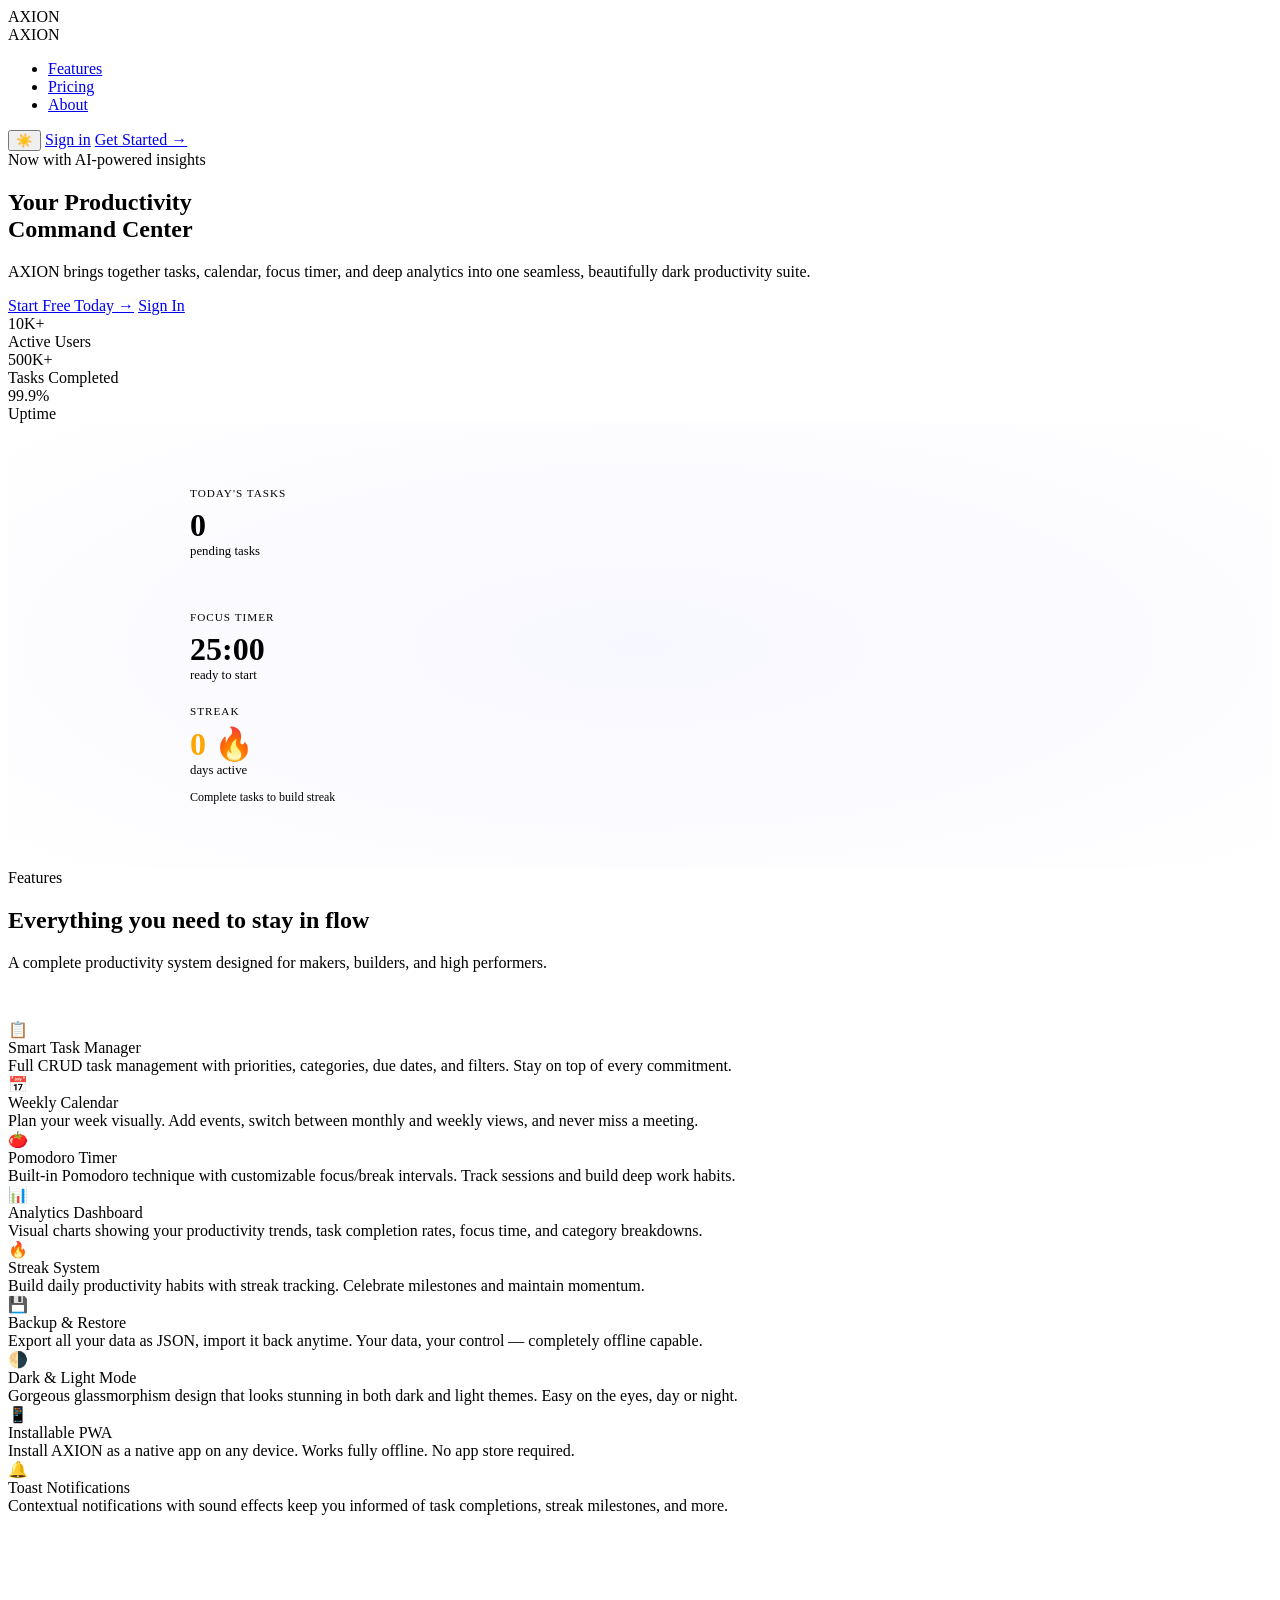
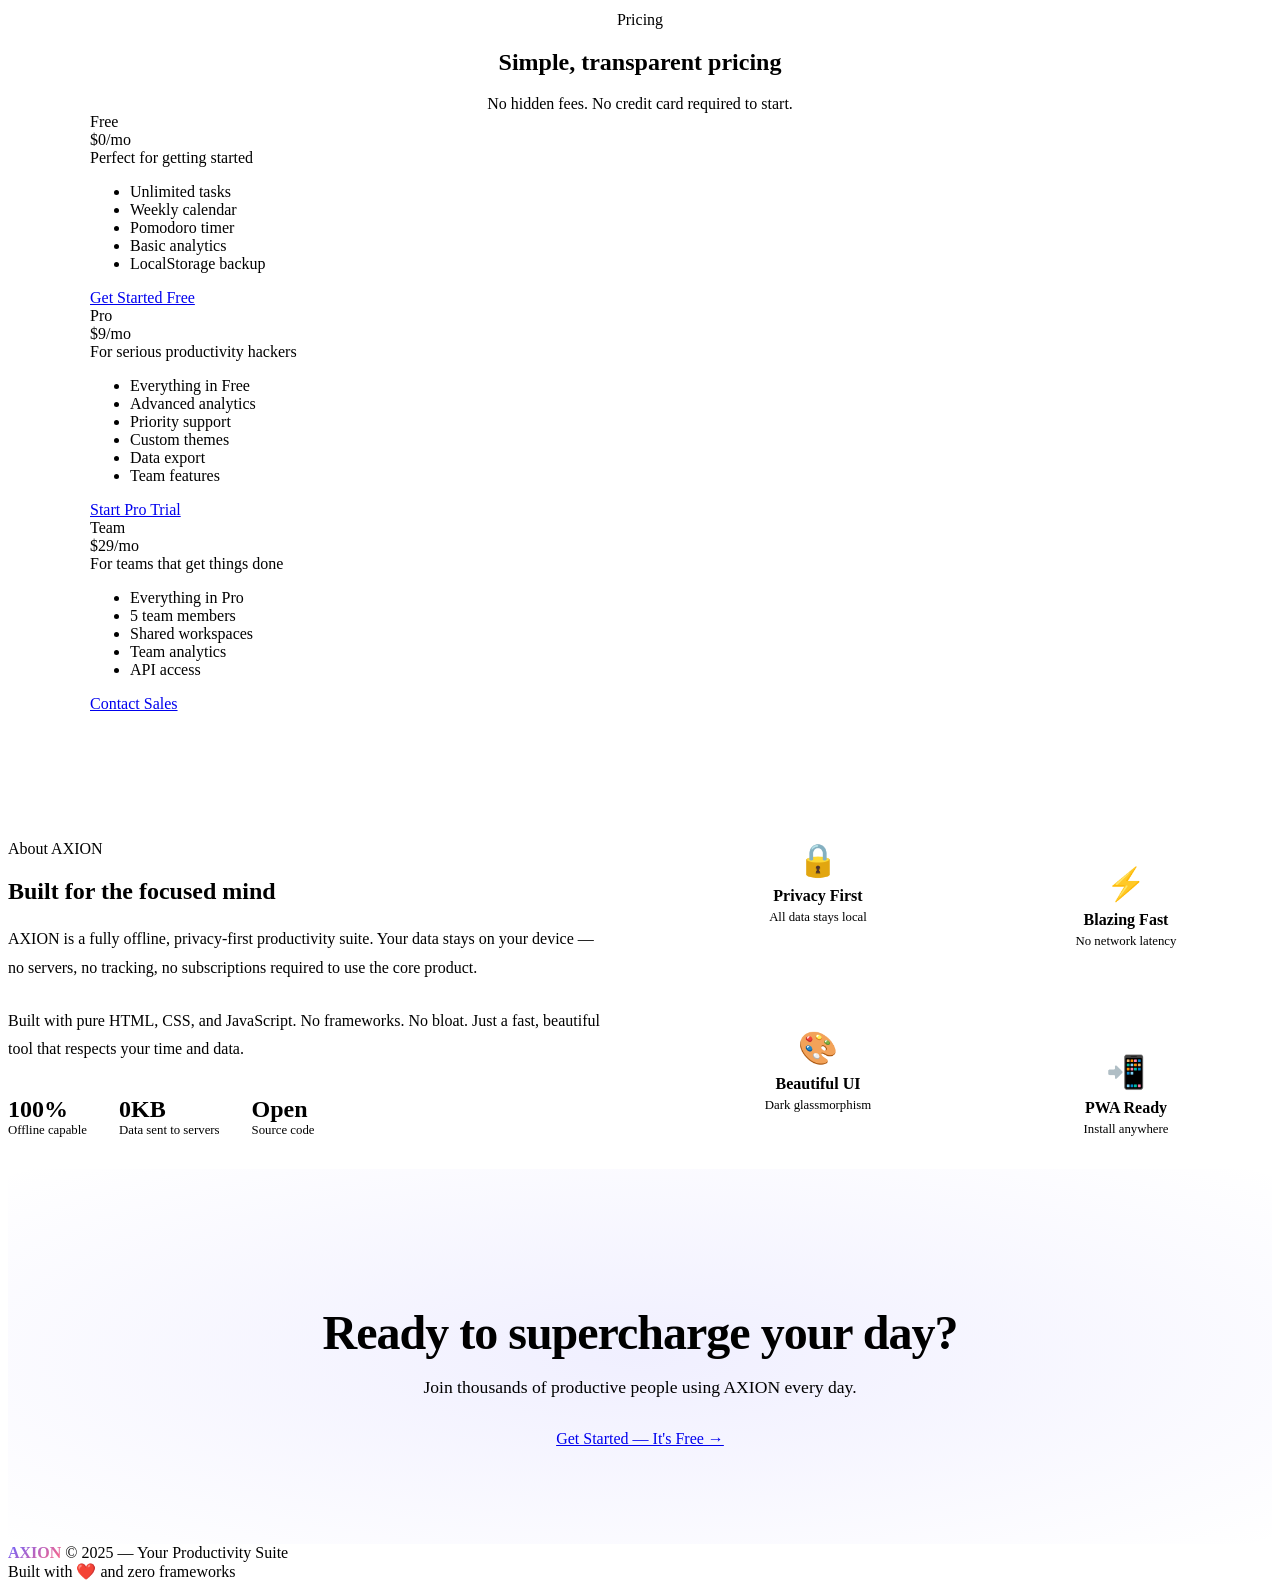
==== index.html @ 5f3f61e9 "Add files via upload" ====
<!DOCTYPE html>
<html lang="en">
<head>
<meta charset="UTF-8"><meta name="viewport" content="width=device-width, initial-scale=1.0">
<title>AXION — SaaS Productivity Suite</title>
<meta name="description" content="Your ultimate productivity command center. Tasks, Calendar, Pomodoro, Analytics — all in one place.">
<link rel="manifest" href="manifest.json">
<meta name="theme-color" content="#6c63ff">
<link rel="stylesheet" href="css/style.css">
</head>
<body>
<div id="splash"><div class="splash-logo">AXION</div></div>

<!-- NAV -->
<nav class="nav">
  <div class="nav-logo">AXION</div>
  <ul class="nav-links">
    <li><a href="#features">Features</a></li>
    <li><a href="#pricing">Pricing</a></li>
    <li><a href="#about">About</a></li>
  </ul>
  <div class="nav-cta">
    <button id="themeToggle" class="btn btn-ghost btn-sm">☀️</button>
    <a href="login.html" class="btn btn-ghost btn-sm">Sign in</a>
    <a href="login.html?tab=register" class="btn btn-primary btn-sm">Get Started →</a>
  </div>
</nav>

<!-- HERO -->
<section class="hero">
  <div class="hero-bg"></div>
  <div class="hero-grid"></div>
  <div class="hero-content">
    <div class="hero-badge"><span></span> Now with AI-powered insights</div>
    <h1 class="hero-title">Your Productivity<br><span class="gradient-text">Command Center</span></h1>
    <p class="hero-sub">AXION brings together tasks, calendar, focus timer, and deep analytics into one seamless, beautifully dark productivity suite.</p>
    <div class="hero-actions">
      <a href="login.html?tab=register" class="btn btn-primary btn-lg">Start Free Today →</a>
      <a href="login.html" class="btn btn-ghost btn-lg">Sign In</a>
    </div>
    <div class="hero-stats">
      <div class="stat"><div class="stat-num">10K+</div><div class="stat-label">Active Users</div></div>
      <div class="stat"><div class="stat-num">500K+</div><div class="stat-label">Tasks Completed</div></div>
      <div class="stat"><div class="stat-num">99.9%</div><div class="stat-label">Uptime</div></div>
    </div>
  </div>
</section>

<!-- FLOATING CARDS PREVIEW -->
<div style="background:var(--bg-secondary);padding:4rem 2rem;position:relative;overflow:hidden;">
  <div style="position:absolute;inset:0;background:radial-gradient(ellipse at center,rgba(108,99,255,0.05),transparent)"></div>
  <div class="floating-cards" style="max-width:900px;margin:0 auto;position:relative;">
    <div class="f-card" style="width:220px;">
      <div style="font-size:0.7rem;color:var(--text-muted);text-transform:uppercase;letter-spacing:1px;margin-bottom:0.5rem">Today's Tasks</div>
      <div style="font-size:2rem;font-weight:900;color:var(--accent)">0</div>
      <div style="font-size:0.8rem;color:var(--text-secondary)">pending tasks</div>
      <div style="margin-top:1rem;height:4px;background:var(--border);border-radius:100px"><div style="width:0%;height:100%;background:var(--accent);border-radius:100px"></div></div>
    </div>
    <div class="f-card" style="width:220px;margin-top:2rem;">
      <div style="font-size:0.7rem;color:var(--text-muted);text-transform:uppercase;letter-spacing:1px;margin-bottom:0.5rem">Focus Timer</div>
      <div style="font-size:2rem;font-weight:900;font-variant-numeric:tabular-nums">25:00</div>
      <div style="font-size:0.8rem;color:var(--text-secondary)">ready to start</div>
      <div style="margin-top:0.75rem;display:flex;gap:0.25rem">
        <div style="width:10px;height:10px;border-radius:50%;background:var(--border)"></div>
        <div style="width:10px;height:10px;border-radius:50%;background:var(--border)"></div>
        <div style="width:10px;height:10px;border-radius:50%;background:var(--border)"></div>
        <div style="width:10px;height:10px;border-radius:50%;background:var(--border)"></div>
      </div>
    </div>
    <div class="f-card" style="width:220px;">
      <div style="font-size:0.7rem;color:var(--text-muted);text-transform:uppercase;letter-spacing:1px;margin-bottom:0.5rem">Streak</div>
      <div style="font-size:2rem;font-weight:900;color:#ffa502">0 🔥</div>
      <div style="font-size:0.8rem;color:var(--text-secondary)">days active</div>
      <div style="margin-top:0.75rem;font-size:0.75rem;color:var(--text-muted)">Complete tasks to build streak</div>
    </div>
  </div>
</div>

<!-- FEATURES -->
<section class="section" id="features">
  <div class="reveal">
    <div class="section-tag">Features</div>
    <h2 class="section-title">Everything you need to <span class="gradient-text">stay in flow</span></h2>
    <p class="section-sub">A complete productivity system designed for makers, builders, and high performers.</p>
  </div>
  <div class="features-grid" style="margin-top:3rem">
    <div class="feature-card reveal">
      <div class="feature-icon">📋</div>
      <div class="feature-title">Smart Task Manager</div>
      <div class="feature-desc">Full CRUD task management with priorities, categories, due dates, and filters. Stay on top of every commitment.</div>
    </div>
    <div class="feature-card reveal">
      <div class="feature-icon">📅</div>
      <div class="feature-title">Weekly Calendar</div>
      <div class="feature-desc">Plan your week visually. Add events, switch between monthly and weekly views, and never miss a meeting.</div>
    </div>
    <div class="feature-card reveal">
      <div class="feature-icon">🍅</div>
      <div class="feature-title">Pomodoro Timer</div>
      <div class="feature-desc">Built-in Pomodoro technique with customizable focus/break intervals. Track sessions and build deep work habits.</div>
    </div>
    <div class="feature-card reveal">
      <div class="feature-icon">📊</div>
      <div class="feature-title">Analytics Dashboard</div>
      <div class="feature-desc">Visual charts showing your productivity trends, task completion rates, focus time, and category breakdowns.</div>
    </div>
    <div class="feature-card reveal">
      <div class="feature-icon">🔥</div>
      <div class="feature-title">Streak System</div>
      <div class="feature-desc">Build daily productivity habits with streak tracking. Celebrate milestones and maintain momentum.</div>
    </div>
    <div class="feature-card reveal">
      <div class="feature-icon">💾</div>
      <div class="feature-title">Backup & Restore</div>
      <div class="feature-desc">Export all your data as JSON, import it back anytime. Your data, your control — completely offline capable.</div>
    </div>
    <div class="feature-card reveal">
      <div class="feature-icon">🌗</div>
      <div class="feature-title">Dark & Light Mode</div>
      <div class="feature-desc">Gorgeous glassmorphism design that looks stunning in both dark and light themes. Easy on the eyes, day or night.</div>
    </div>
    <div class="feature-card reveal">
      <div class="feature-icon">📱</div>
      <div class="feature-title">Installable PWA</div>
      <div class="feature-desc">Install AXION as a native app on any device. Works fully offline. No app store required.</div>
    </div>
    <div class="feature-card reveal">
      <div class="feature-icon">🔔</div>
      <div class="feature-title">Toast Notifications</div>
      <div class="feature-desc">Contextual notifications with sound effects keep you informed of task completions, streak milestones, and more.</div>
    </div>
  </div>
</section>

<!-- PRICING -->
<section class="section" id="pricing" style="background:var(--bg-secondary);max-width:100%;padding:6rem 2rem;">
  <div style="max-width:1100px;margin:0 auto">
  <div class="reveal" style="text-align:center">
    <div class="section-tag">Pricing</div>
    <h2 class="section-title">Simple, transparent pricing</h2>
    <p class="section-sub" style="margin:0 auto">No hidden fees. No credit card required to start.</p>
  </div>
  <div class="pricing-grid">
    <div class="pricing-card reveal">
      <div class="pricing-plan">Free</div>
      <div class="pricing-price">$0<span>/mo</span></div>
      <div class="pricing-desc">Perfect for getting started</div>
      <ul class="pricing-features">
        <li>Unlimited tasks</li>
        <li>Weekly calendar</li>
        <li>Pomodoro timer</li>
        <li>Basic analytics</li>
        <li>LocalStorage backup</li>
      </ul>
      <a href="login.html?tab=register" class="btn btn-ghost" style="width:100%;justify-content:center">Get Started Free</a>
    </div>
    <div class="pricing-card featured reveal">
      <div class="pricing-plan">Pro</div>
      <div class="pricing-price">$9<span>/mo</span></div>
      <div class="pricing-desc">For serious productivity hackers</div>
      <ul class="pricing-features">
        <li>Everything in Free</li>
        <li>Advanced analytics</li>
        <li>Priority support</li>
        <li>Custom themes</li>
        <li>Data export</li>
        <li>Team features</li>
      </ul>
      <a href="login.html?tab=register" class="btn btn-primary" style="width:100%;justify-content:center">Start Pro Trial</a>
    </div>
    <div class="pricing-card reveal">
      <div class="pricing-plan">Team</div>
      <div class="pricing-price">$29<span>/mo</span></div>
      <div class="pricing-desc">For teams that get things done</div>
      <ul class="pricing-features">
        <li>Everything in Pro</li>
        <li>5 team members</li>
        <li>Shared workspaces</li>
        <li>Team analytics</li>
        <li>API access</li>
      </ul>
      <a href="login.html?tab=register" class="btn btn-ghost" style="width:100%;justify-content:center">Contact Sales</a>
    </div>
  </div>
  </div>
</section>

<!-- ABOUT -->
<section class="section" id="about">
  <div class="reveal" style="display:grid;grid-template-columns:1fr 1fr;gap:4rem;align-items:center">
    <div>
      <div class="section-tag">About AXION</div>
      <h2 class="section-title">Built for the <span class="gradient-text">focused mind</span></h2>
      <p style="color:var(--text-secondary);line-height:1.8;margin-bottom:1.5rem">AXION is a fully offline, privacy-first productivity suite. Your data stays on your device — no servers, no tracking, no subscriptions required to use the core product.</p>
      <p style="color:var(--text-secondary);line-height:1.8">Built with pure HTML, CSS, and JavaScript. No frameworks. No bloat. Just a fast, beautiful tool that respects your time and data.</p>
      <div style="margin-top:2rem;display:flex;gap:2rem">
        <div><div style="font-size:1.5rem;font-weight:900;color:var(--accent)">100%</div><div style="font-size:0.8rem;color:var(--text-muted)">Offline capable</div></div>
        <div><div style="font-size:1.5rem;font-weight:900;color:var(--accent)">0KB</div><div style="font-size:0.8rem;color:var(--text-muted)">Data sent to servers</div></div>
        <div><div style="font-size:1.5rem;font-weight:900;color:var(--accent)">Open</div><div style="font-size:0.8rem;color:var(--text-muted)">Source code</div></div>
      </div>
    </div>
    <div style="display:grid;grid-template-columns:1fr 1fr;gap:1rem">
      <div class="feature-card" style="text-align:center;padding:2rem 1rem">
        <div style="font-size:2rem;margin-bottom:0.5rem">🔒</div>
        <div style="font-weight:700;margin-bottom:0.3rem">Privacy First</div>
        <div style="font-size:0.8rem;color:var(--text-secondary)">All data stays local</div>
      </div>
      <div class="feature-card" style="text-align:center;padding:2rem 1rem;margin-top:1.5rem">
        <div style="font-size:2rem;margin-bottom:0.5rem">⚡</div>
        <div style="font-weight:700;margin-bottom:0.3rem">Blazing Fast</div>
        <div style="font-size:0.8rem;color:var(--text-secondary)">No network latency</div>
      </div>
      <div class="feature-card" style="text-align:center;padding:2rem 1rem">
        <div style="font-size:2rem;margin-bottom:0.5rem">🎨</div>
        <div style="font-weight:700;margin-bottom:0.3rem">Beautiful UI</div>
        <div style="font-size:0.8rem;color:var(--text-secondary)">Dark glassmorphism</div>
      </div>
      <div class="feature-card" style="text-align:center;padding:2rem 1rem;margin-top:1.5rem">
        <div style="font-size:2rem;margin-bottom:0.5rem">📲</div>
        <div style="font-weight:700;margin-bottom:0.3rem">PWA Ready</div>
        <div style="font-size:0.8rem;color:var(--text-secondary)">Install anywhere</div>
      </div>
    </div>
  </div>
</section>

<!-- CTA -->
<section style="padding:6rem 2rem;text-align:center;background:var(--bg-secondary);position:relative;overflow:hidden">
  <div style="position:absolute;inset:0;background:radial-gradient(ellipse at center,rgba(108,99,255,0.1),transparent)"></div>
  <div style="position:relative">
    <h2 style="font-size:clamp(2rem,4vw,3rem);font-weight:900;letter-spacing:-1px;margin-bottom:1rem">Ready to <span class="gradient-text">supercharge</span> your day?</h2>
    <p style="color:var(--text-secondary);margin-bottom:2rem;font-size:1.1rem">Join thousands of productive people using AXION every day.</p>
    <a href="login.html?tab=register" class="btn btn-primary btn-lg">Get Started — It's Free →</a>
  </div>
</section>

<footer>
  <div><span style="background:linear-gradient(135deg,#6c63ff,#ff6584);-webkit-background-clip:text;-webkit-text-fill-color:transparent;background-clip:text;font-weight:900">AXION</span> © 2025 — Your Productivity Suite</div>
  <div>Built with ❤️ and zero frameworks</div>
</footer>

<div id="toast-container"></div>
<script src="js/app.js"></script>
</body>
</html>
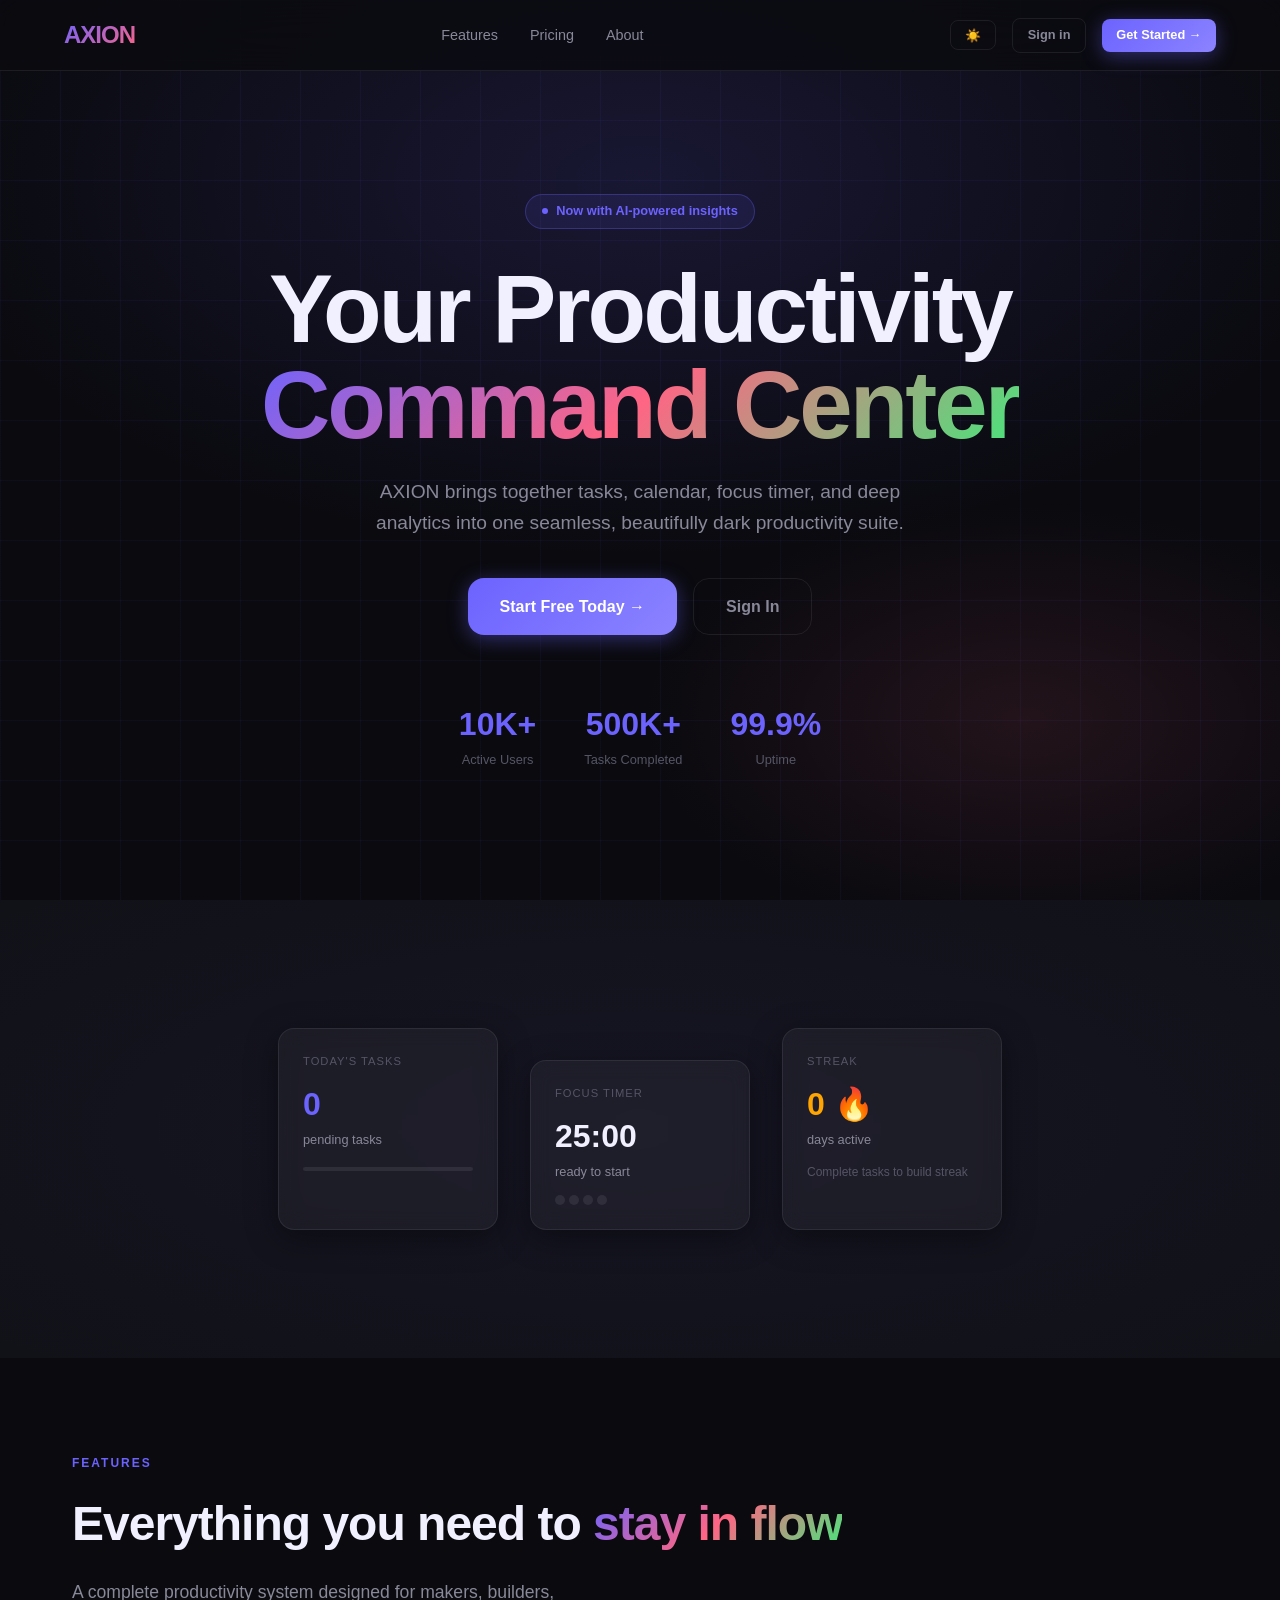
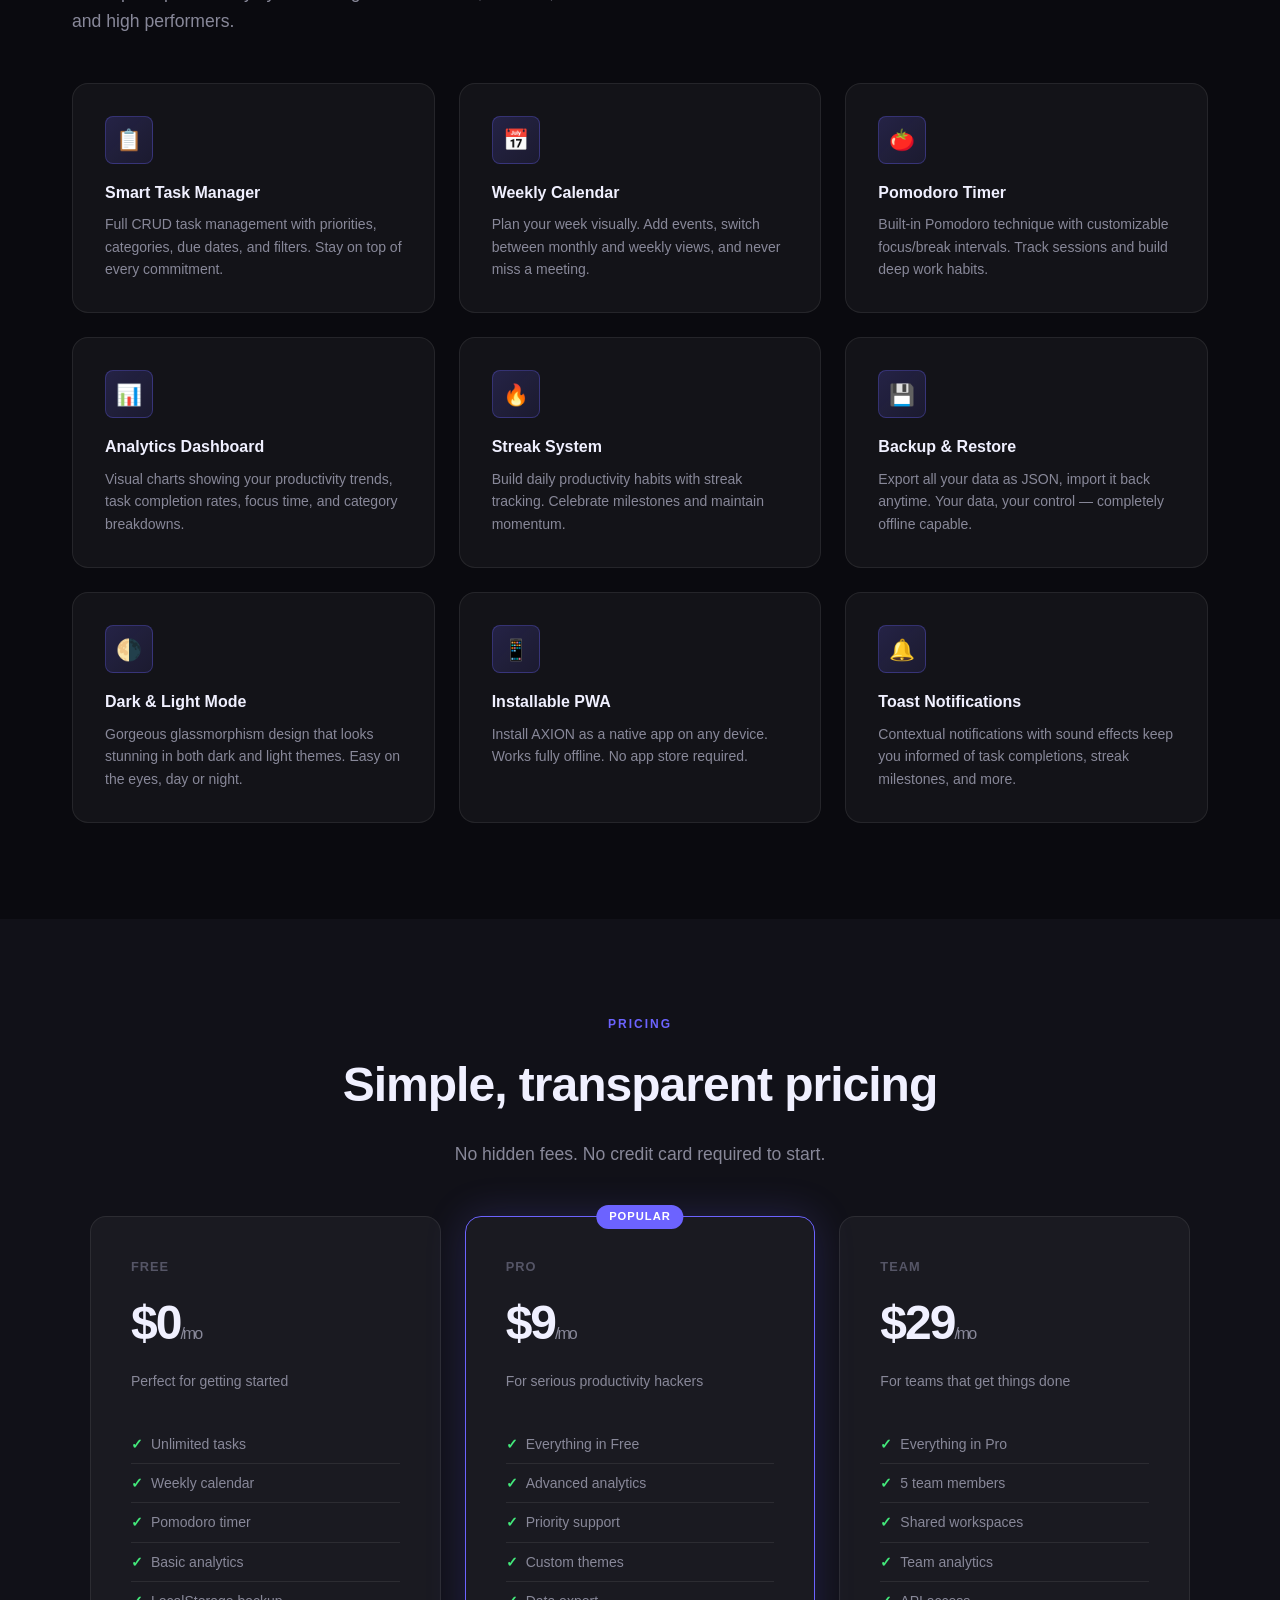
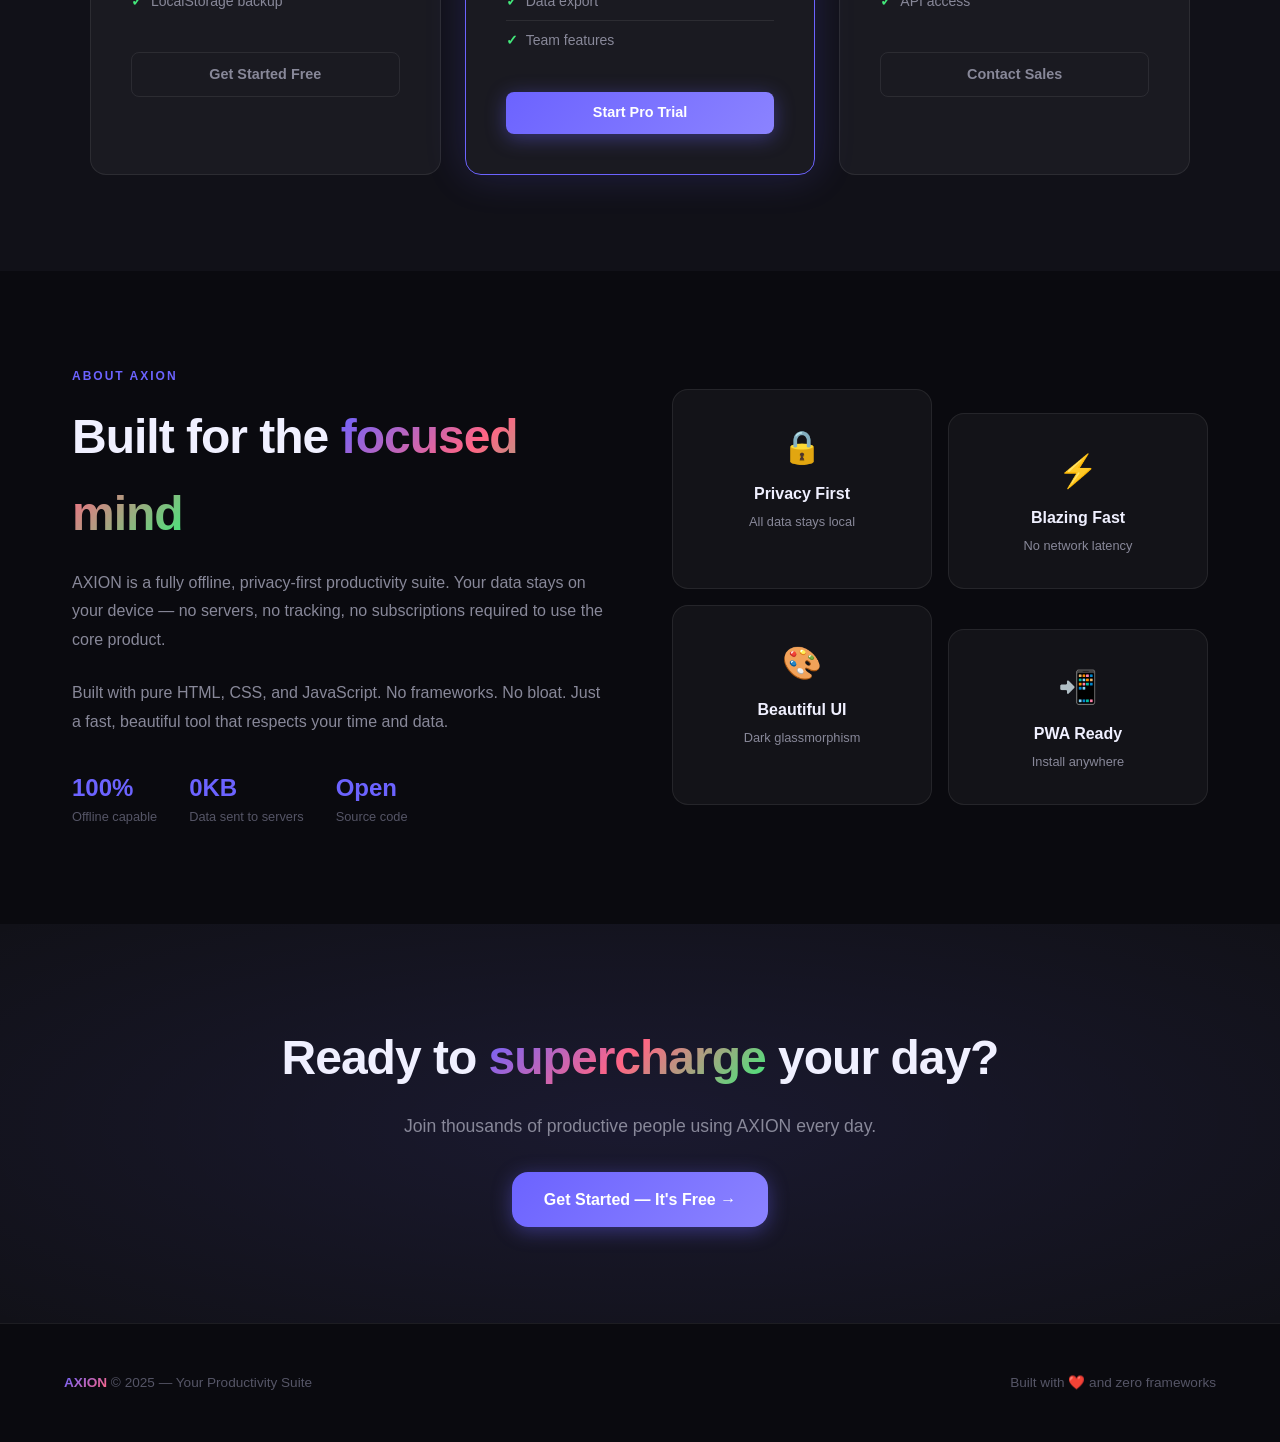
==== commit f047a84b: "Update stylesheet and script link paths in HTML" ====
--- a/index.html
+++ b/index.html
@@ -6,7 +6,7 @@
 <meta name="description" content="Your ultimate productivity command center. Tasks, Calendar, Pomodoro, Analytics — all in one place.">
 <link rel="manifest" href="manifest.json">
 <meta name="theme-color" content="#6c63ff">
-<link rel="stylesheet" href="css/style.css">
+<link rel="stylesheet" href="style.css">
 </head>
 <body>
 <div id="splash"><div class="splash-logo">AXION</div></div>
@@ -240,6 +240,6 @@
 </footer>
 
 <div id="toast-container"></div>
-<script src="js/app.js"></script>
+<script src="app.js"></script>
 </body>
 </html>
--- a/style.css
+++ b/style.css
@@ -0,0 +1,459 @@
+/* ===== AXION GLOBAL STYLES ===== */
+@import url('https://fonts.googleapis.com/css2?family=Inter:wght@300;400;500;600;700;800;900&display=swap');
+
+:root {
+  --bg-primary: #0a0a0f;
+  --bg-secondary: #111118;
+  --bg-card: rgba(255,255,255,0.04);
+  --bg-card-hover: rgba(255,255,255,0.07);
+  --border: rgba(255,255,255,0.08);
+  --border-glow: rgba(108,99,255,0.4);
+  --accent: #6c63ff;
+  --accent-2: #ff6584;
+  --accent-3: #43e97b;
+  --text-primary: #f0f0ff;
+  --text-secondary: #888899;
+  --text-muted: #555566;
+  --glass: rgba(255,255,255,0.05);
+  --glass-border: rgba(255,255,255,0.1);
+  --shadow: 0 8px 32px rgba(0,0,0,0.4);
+  --shadow-glow: 0 0 40px rgba(108,99,255,0.2);
+  --radius: 16px;
+  --radius-sm: 8px;
+  --transition: all 0.3s cubic-bezier(0.4,0,0.2,1);
+}
+
+[data-theme="light"] {
+  --bg-primary: #f0f0fa;
+  --bg-secondary: #e8e8f5;
+  --bg-card: rgba(255,255,255,0.7);
+  --bg-card-hover: rgba(255,255,255,0.9);
+  --border: rgba(0,0,0,0.08);
+  --text-primary: #1a1a2e;
+  --text-secondary: #555577;
+  --text-muted: #888899;
+  --glass: rgba(255,255,255,0.6);
+  --glass-border: rgba(0,0,0,0.1);
+  --shadow: 0 8px 32px rgba(0,0,0,0.1);
+}
+
+* { margin:0; padding:0; box-sizing:border-box; }
+html { scroll-behavior: smooth; }
+
+body {
+  font-family: 'Inter', -apple-system, sans-serif;
+  background: var(--bg-primary);
+  color: var(--text-primary);
+  min-height: 100vh;
+  overflow-x: hidden;
+  line-height: 1.6;
+}
+
+/* ===== SPLASH SCREEN ===== */
+#splash {
+  position: fixed; inset: 0;
+  background: #0a0a0f;
+  display: flex; align-items: center; justify-content: center;
+  z-index: 9999;
+  transition: opacity 0.8s ease, visibility 0.8s ease;
+}
+#splash.hidden { opacity: 0; visibility: hidden; }
+.splash-logo {
+  font-size: 5rem;
+  font-weight: 900;
+  letter-spacing: -4px;
+  background: linear-gradient(135deg, #6c63ff, #ff6584, #43e97b);
+  -webkit-background-clip: text;
+  -webkit-text-fill-color: transparent;
+  background-clip: text;
+  animation: splashPulse 0.6s ease forwards;
+}
+@keyframes splashPulse {
+  0% { transform: scale(0.5); opacity: 0; }
+  60% { transform: scale(1.1); }
+  100% { transform: scale(1); opacity: 1; }
+}
+
+/* ===== LANDING NAV ===== */
+.nav {
+  position: fixed; top: 0; left: 0; right: 0;
+  padding: 1rem 4rem;
+  display: flex; align-items: center; justify-content: space-between;
+  background: rgba(10,10,15,0.8);
+  backdrop-filter: blur(20px);
+  border-bottom: 1px solid var(--border);
+  z-index: 100;
+  transition: var(--transition);
+}
+.nav-logo {
+  font-size: 1.5rem; font-weight: 900;
+  background: linear-gradient(135deg, #6c63ff, #ff6584);
+  -webkit-background-clip: text; -webkit-text-fill-color: transparent; background-clip: text;
+  letter-spacing: -1px;
+}
+.nav-links { display: flex; gap: 2rem; list-style: none; }
+.nav-links a {
+  color: var(--text-secondary); text-decoration: none; font-size: 0.9rem; font-weight: 500;
+  transition: var(--transition);
+}
+.nav-links a:hover { color: var(--accent); }
+.nav-cta { display: flex; gap: 1rem; align-items: center; }
+
+/* ===== BUTTONS ===== */
+.btn {
+  padding: 0.6rem 1.4rem;
+  border-radius: var(--radius-sm);
+  font-family: 'Inter', sans-serif;
+  font-size: 0.9rem; font-weight: 600;
+  cursor: pointer; border: none;
+  transition: var(--transition);
+  text-decoration: none; display: inline-flex; align-items: center; gap: 0.5rem;
+}
+.btn-ghost {
+  background: transparent;
+  color: var(--text-secondary);
+  border: 1px solid var(--border);
+}
+.btn-ghost:hover { border-color: var(--accent); color: var(--accent); }
+.btn-primary {
+  background: linear-gradient(135deg, #6c63ff, #8b83ff);
+  color: white;
+  box-shadow: 0 4px 20px rgba(108,99,255,0.4);
+}
+.btn-primary:hover {
+  transform: translateY(-2px);
+  box-shadow: 0 8px 30px rgba(108,99,255,0.6);
+}
+.btn-danger {
+  background: linear-gradient(135deg, #ff4757, #ff6b7a);
+  color: white;
+}
+.btn-success {
+  background: linear-gradient(135deg, #43e97b, #38d9a9);
+  color: #0a1a0a;
+}
+.btn-sm { padding: 0.4rem 0.9rem; font-size: 0.8rem; }
+.btn-lg { padding: 0.9rem 2rem; font-size: 1rem; border-radius: var(--radius); }
+.btn-icon { padding: 0.5rem; border-radius: var(--radius-sm); background: var(--bg-card); border: 1px solid var(--border); color: var(--text-secondary); }
+.btn-icon:hover { color: var(--accent); border-color: var(--accent); }
+
+/* ===== HERO ===== */
+.hero {
+  min-height: 100vh;
+  display: flex; align-items: center; justify-content: center;
+  text-align: center;
+  padding: 8rem 2rem 4rem;
+  position: relative; overflow: hidden;
+}
+.hero-bg {
+  position: absolute; inset: 0;
+  background: radial-gradient(ellipse 80% 60% at 50% 20%, rgba(108,99,255,0.15) 0%, transparent 70%),
+              radial-gradient(ellipse 50% 40% at 80% 80%, rgba(255,101,132,0.1) 0%, transparent 60%);
+}
+.hero-grid {
+  position: absolute; inset: 0;
+  background-image: linear-gradient(rgba(108,99,255,0.05) 1px, transparent 1px),
+                    linear-gradient(90deg, rgba(108,99,255,0.05) 1px, transparent 1px);
+  background-size: 60px 60px;
+}
+.hero-content { position: relative; max-width: 900px; }
+.hero-badge {
+  display: inline-flex; align-items: center; gap: 0.5rem;
+  background: rgba(108,99,255,0.1); border: 1px solid rgba(108,99,255,0.3);
+  padding: 0.4rem 1rem; border-radius: 100px;
+  font-size: 0.8rem; font-weight: 600; color: var(--accent);
+  margin-bottom: 2rem;
+  animation: fadeInUp 0.6s ease 0.2s both;
+}
+.hero-badge span { width: 6px; height: 6px; background: var(--accent); border-radius: 50%; animation: blink 1.5s infinite; }
+@keyframes blink { 0%,100%{opacity:1} 50%{opacity:0.3} }
+.hero-title {
+  font-size: clamp(3rem, 8vw, 6rem);
+  font-weight: 900;
+  letter-spacing: -3px;
+  line-height: 1;
+  margin-bottom: 1.5rem;
+  animation: fadeInUp 0.6s ease 0.3s both;
+}
+.gradient-text {
+  background: linear-gradient(135deg, #6c63ff 0%, #ff6584 50%, #43e97b 100%);
+  -webkit-background-clip: text; -webkit-text-fill-color: transparent; background-clip: text;
+}
+.hero-sub {
+  font-size: 1.2rem; color: var(--text-secondary); max-width: 600px; margin: 0 auto 2.5rem;
+  animation: fadeInUp 0.6s ease 0.4s both;
+}
+.hero-actions {
+  display: flex; gap: 1rem; justify-content: center; flex-wrap: wrap;
+  animation: fadeInUp 0.6s ease 0.5s both;
+}
+.hero-stats {
+  display: flex; gap: 3rem; justify-content: center; margin-top: 4rem;
+  animation: fadeInUp 0.6s ease 0.6s both;
+}
+.stat { text-align: center; }
+.stat-num { font-size: 2rem; font-weight: 800; color: var(--accent); }
+.stat-label { font-size: 0.8rem; color: var(--text-muted); }
+
+/* ===== FLOATING CARDS ===== */
+.floating-cards {
+  position: relative; display: flex; justify-content: center; gap: 2rem;
+  padding: 4rem 2rem; perspective: 1000px;
+}
+.f-card {
+  background: var(--bg-card);
+  border: 1px solid var(--border);
+  border-radius: var(--radius);
+  padding: 1.5rem;
+  backdrop-filter: blur(10px);
+  box-shadow: var(--shadow);
+  transition: var(--transition);
+  animation: float 4s ease-in-out infinite;
+}
+.f-card:nth-child(2) { animation-delay: 1.3s; }
+.f-card:nth-child(3) { animation-delay: 2.6s; }
+.f-card:hover { transform: translateY(-8px) scale(1.02); border-color: var(--border-glow); box-shadow: var(--shadow-glow); }
+@keyframes float { 0%,100%{transform:translateY(0)} 50%{transform:translateY(-12px)} }
+
+/* ===== SECTIONS ===== */
+.section { padding: 6rem 2rem; max-width: 1200px; margin: 0 auto; }
+.section-tag {
+  font-size: 0.75rem; font-weight: 700; letter-spacing: 2px; text-transform: uppercase;
+  color: var(--accent); margin-bottom: 0.8rem;
+}
+.section-title { font-size: clamp(2rem, 4vw, 3rem); font-weight: 800; letter-spacing: -1px; margin-bottom: 1rem; }
+.section-sub { font-size: 1.1rem; color: var(--text-secondary); max-width: 500px; }
+
+/* ===== FEATURES GRID ===== */
+.features-grid {
+  display: grid; grid-template-columns: repeat(auto-fit, minmax(280px, 1fr));
+  gap: 1.5rem; margin-top: 3rem;
+}
+.feature-card {
+  background: var(--bg-card);
+  border: 1px solid var(--border);
+  border-radius: var(--radius);
+  padding: 2rem;
+  transition: var(--transition);
+  position: relative; overflow: hidden;
+}
+.feature-card::before {
+  content: '';
+  position: absolute; inset: 0;
+  background: linear-gradient(135deg, rgba(108,99,255,0.05), transparent);
+  opacity: 0; transition: var(--transition);
+}
+.feature-card:hover { border-color: var(--border-glow); transform: translateY(-4px); box-shadow: var(--shadow-glow); }
+.feature-card:hover::before { opacity: 1; }
+.feature-icon {
+  width: 48px; height: 48px; border-radius: var(--radius-sm);
+  background: linear-gradient(135deg, rgba(108,99,255,0.2), rgba(108,99,255,0.1));
+  border: 1px solid rgba(108,99,255,0.3);
+  display: flex; align-items: center; justify-content: center;
+  font-size: 1.3rem; margin-bottom: 1rem;
+}
+.feature-title { font-size: 1rem; font-weight: 700; margin-bottom: 0.5rem; }
+.feature-desc { font-size: 0.875rem; color: var(--text-secondary); line-height: 1.6; }
+
+/* ===== SCROLL REVEAL ===== */
+.reveal { opacity: 0; transform: translateY(30px); transition: opacity 0.7s ease, transform 0.7s ease; }
+.reveal.visible { opacity: 1; transform: translateY(0); }
+
+/* ===== FOOTER ===== */
+footer {
+  border-top: 1px solid var(--border);
+  padding: 3rem 4rem;
+  display: flex; align-items: center; justify-content: space-between;
+  color: var(--text-muted); font-size: 0.85rem;
+}
+
+/* ===== TOAST NOTIFICATIONS ===== */
+#toast-container {
+  position: fixed; bottom: 2rem; right: 2rem;
+  display: flex; flex-direction: column; gap: 0.75rem;
+  z-index: 9998;
+}
+.toast {
+  display: flex; align-items: center; gap: 0.75rem;
+  background: rgba(20,20,30,0.95);
+  border: 1px solid var(--border);
+  border-radius: var(--radius);
+  padding: 1rem 1.25rem;
+  min-width: 280px; max-width: 380px;
+  backdrop-filter: blur(20px);
+  box-shadow: var(--shadow);
+  animation: toastIn 0.4s cubic-bezier(0.34,1.56,0.64,1) forwards;
+  transition: all 0.3s ease;
+}
+.toast.hiding { opacity: 0; transform: translateX(100px); }
+.toast-icon { font-size: 1.2rem; flex-shrink: 0; }
+.toast-msg { font-size: 0.875rem; font-weight: 500; }
+.toast.success { border-left: 3px solid #43e97b; }
+.toast.error { border-left: 3px solid #ff4757; }
+.toast.info { border-left: 3px solid #6c63ff; }
+.toast.warning { border-left: 3px solid #ffa502; }
+@keyframes toastIn { from { opacity:0; transform: translateX(100px) scale(0.9); } to { opacity:1; transform: translateX(0) scale(1); } }
+
+/* ===== ANIMATIONS ===== */
+@keyframes fadeInUp { from { opacity:0; transform: translateY(20px); } to { opacity:1; transform: translateY(0); } }
+@keyframes fadeIn { from { opacity:0; } to { opacity:1; } }
+@keyframes slideIn { from { transform: translateX(-20px); opacity:0; } to { transform: translateX(0); opacity:1; } }
+@keyframes pulse { 0%,100%{opacity:1} 50%{opacity:0.5} }
+@keyframes spin { to { transform: rotate(360deg); } }
+@keyframes shimmer {
+  0%{background-position: -200% 0}
+  100%{background-position: 200% 0}
+}
+
+/* ===== MODAL ===== */
+.modal-overlay {
+  position: fixed; inset: 0;
+  background: rgba(0,0,0,0.7);
+  backdrop-filter: blur(8px);
+  display: flex; align-items: center; justify-content: center;
+  z-index: 1000;
+  opacity: 0; visibility: hidden; transition: var(--transition);
+}
+.modal-overlay.open { opacity: 1; visibility: visible; }
+.modal {
+  background: var(--bg-secondary);
+  border: 1px solid var(--border);
+  border-radius: var(--radius);
+  padding: 2rem;
+  min-width: 400px; max-width: 600px; width: 90%;
+  transform: scale(0.9); transition: var(--transition);
+  box-shadow: var(--shadow);
+}
+.modal-overlay.open .modal { transform: scale(1); }
+.modal-header {
+  display: flex; align-items: center; justify-content: space-between;
+  margin-bottom: 1.5rem;
+}
+.modal-title { font-size: 1.2rem; font-weight: 700; }
+.modal-close { background: none; border: none; color: var(--text-muted); cursor: pointer; font-size: 1.2rem; padding: 0.25rem; }
+.modal-close:hover { color: var(--text-primary); }
+
+/* ===== FORMS ===== */
+.form-group { margin-bottom: 1.2rem; }
+.form-label { display: block; font-size: 0.8rem; font-weight: 600; color: var(--text-secondary); margin-bottom: 0.5rem; letter-spacing: 0.5px; }
+.form-input, .form-select, .form-textarea {
+  width: 100%;
+  padding: 0.75rem 1rem;
+  background: rgba(255,255,255,0.04);
+  border: 1px solid var(--border);
+  border-radius: var(--radius-sm);
+  color: var(--text-primary);
+  font-family: 'Inter', sans-serif;
+  font-size: 0.9rem;
+  transition: var(--transition);
+  outline: none;
+}
+.form-input:focus, .form-select:focus, .form-textarea:focus {
+  border-color: var(--accent);
+  box-shadow: 0 0 0 3px rgba(108,99,255,0.15);
+}
+.form-textarea { resize: vertical; min-height: 80px; }
+.form-select { cursor: pointer; }
+.form-select option { background: #1a1a2e; }
+
+/* ===== PROGRESS ===== */
+.progress-bar {
+  height: 4px; background: var(--border);
+  border-radius: 100px; overflow: hidden;
+}
+.progress-fill {
+  height: 100%;
+  background: linear-gradient(90deg, var(--accent), #ff6584);
+  border-radius: 100px;
+  transition: width 0.6s cubic-bezier(0.4,0,0.2,1);
+}
+
+/* ===== BADGES ===== */
+.badge {
+  display: inline-flex; align-items: center;
+  padding: 0.2rem 0.6rem;
+  border-radius: 100px;
+  font-size: 0.75rem; font-weight: 600;
+}
+.badge-purple { background: rgba(108,99,255,0.2); color: #8b83ff; }
+.badge-red { background: rgba(255,71,87,0.2); color: #ff6b7a; }
+.badge-green { background: rgba(67,233,123,0.2); color: #43e97b; }
+.badge-yellow { background: rgba(255,165,2,0.2); color: #ffa502; }
+.badge-blue { background: rgba(30,167,253,0.2); color: #1ea7fd; }
+
+/* ===== SCROLLBAR ===== */
+::-webkit-scrollbar { width: 6px; }
+::-webkit-scrollbar-track { background: transparent; }
+::-webkit-scrollbar-thumb { background: var(--border); border-radius: 100px; }
+::-webkit-scrollbar-thumb:hover { background: var(--accent); }
+
+/* ===== ONBOARDING ===== */
+#onboarding {
+  position: fixed; inset: 0;
+  background: rgba(0,0,0,0.9);
+  backdrop-filter: blur(20px);
+  display: flex; align-items: center; justify-content: center;
+  z-index: 9997;
+  opacity: 0; visibility: hidden; transition: var(--transition);
+}
+#onboarding.open { opacity: 1; visibility: visible; }
+.onboarding-box {
+  background: var(--bg-secondary);
+  border: 1px solid var(--border);
+  border-radius: 24px;
+  padding: 3rem;
+  max-width: 500px; width: 90%;
+  text-align: center;
+}
+.onboarding-step { display: none; }
+.onboarding-step.active { display: block; animation: fadeInUp 0.4s ease both; }
+.onboarding-emoji { font-size: 3rem; margin-bottom: 1rem; }
+.onboarding-title { font-size: 1.5rem; font-weight: 800; margin-bottom: 0.75rem; }
+.onboarding-desc { color: var(--text-secondary); margin-bottom: 2rem; }
+.onboarding-dots { display: flex; gap: 0.5rem; justify-content: center; margin-bottom: 2rem; }
+.onboarding-dot {
+  width: 8px; height: 8px; border-radius: 50%;
+  background: var(--border); transition: var(--transition);
+}
+.onboarding-dot.active { background: var(--accent); width: 24px; border-radius: 4px; }
+
+/* ===== PRICING ===== */
+.pricing-grid {
+  display: grid; grid-template-columns: repeat(auto-fit, minmax(280px, 1fr));
+  gap: 1.5rem; margin-top: 3rem;
+}
+.pricing-card {
+  background: var(--bg-card);
+  border: 1px solid var(--border);
+  border-radius: var(--radius);
+  padding: 2.5rem;
+  transition: var(--transition); position: relative;
+}
+.pricing-card.featured {
+  border-color: var(--accent);
+  box-shadow: 0 0 40px rgba(108,99,255,0.2);
+}
+.pricing-card.featured::before {
+  content: 'POPULAR';
+  position: absolute; top: -12px; left: 50%; transform: translateX(-50%);
+  background: var(--accent); color: white;
+  padding: 0.2rem 0.8rem; border-radius: 100px;
+  font-size: 0.7rem; font-weight: 700; letter-spacing: 1px;
+}
+.pricing-plan { font-size: 0.8rem; font-weight: 700; color: var(--text-muted); letter-spacing: 1px; text-transform: uppercase; }
+.pricing-price { font-size: 3rem; font-weight: 900; margin: 0.5rem 0; letter-spacing: -2px; }
+.pricing-price span { font-size: 1rem; font-weight: 400; color: var(--text-secondary); }
+.pricing-desc { color: var(--text-secondary); font-size: 0.875rem; margin-bottom: 2rem; }
+.pricing-features { list-style: none; margin-bottom: 2rem; }
+.pricing-features li { padding: 0.5rem 0; font-size: 0.875rem; color: var(--text-secondary); display: flex; gap: 0.5rem; align-items: center; border-bottom: 1px solid var(--border); }
+.pricing-features li:last-child { border: none; }
+.pricing-features li::before { content: '✓'; color: var(--accent-3); font-weight: 700; }
+
+/* RESPONSIVE */
+@media (max-width: 768px) {
+  .nav { padding: 1rem 1.5rem; }
+  .nav-links { display: none; }
+  .hero-stats { gap: 1.5rem; }
+  .floating-cards { flex-direction: column; align-items: center; }
+  footer { flex-direction: column; gap: 1rem; text-align: center; }
+}
